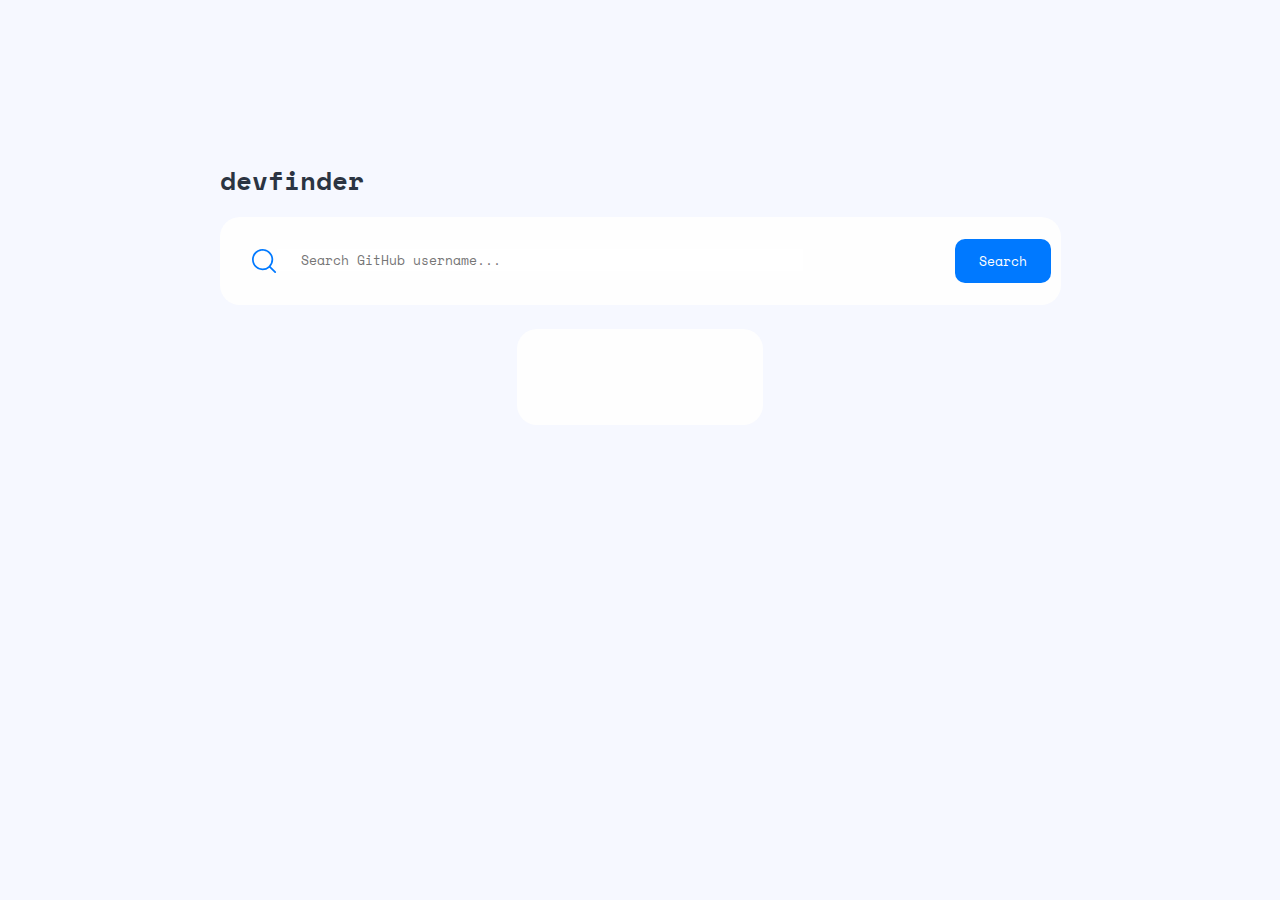
==== starter-code/index.html @ 216d3645 "first commit" ====
<!DOCTYPE html>
<html lang="en">
<head>
  <meta charset="UTF-8">
  <meta name="viewport" content="width=device-width, initial-scale=1.0">

  <link rel="icon" type="image/png" sizes="32x32" href="./assets/favicon-32x32.png">
  
  <title>Frontend Mentor | GitHub user search app</title>
  <link rel="stylesheet" href="css/style.css">
  
</head>
<body>

  <header>
    <div class="cabecalho">
      <div class="title">
        <h1>devfinder</h1>
      </div>
      <div class="mode">

      </div>
    </div>
    <nav>
      <div class="lupa">
        <svg height="24" width="25" xmlns="http://www.w3.org/2000/svg"><path d="M10.609 0c5.85 0 10.608 4.746 10.608 10.58 0 2.609-.952 5-2.527 6.847l5.112 5.087a.87.87 0 01-1.227 1.233l-5.118-5.093a10.58 10.58 0 01-6.848 2.505C4.759 21.16 0 16.413 0 10.58 0 4.747 4.76 0 10.609 0zm0 1.74c-4.891 0-8.87 3.965-8.87 8.84 0 4.874 3.979 8.84 8.87 8.84a8.855 8.855 0 006.213-2.537l.04-.047a.881.881 0 01.058-.053 8.786 8.786 0 002.558-6.203c0-4.875-3.979-8.84-8.87-8.84z" fill="#0079ff"/></svg>
        <form action="">
          <input type="text" placeholder="Search GitHub username..." class="input">
        </form>
      </div>
      <button type="submit" class="btn">Search</button>
    </nav>
  </header>

  <main>
    
  </main>

  <script src="js/main.js"></script>
</body>
</html>
---- starter-code/css/style.css ----
@import url('https://fonts.googleapis.com/css2?family=Space+Mono:wght@400;700&display=swap');

:root {
  --main-typography: 'Space Mono', monospace;
  --medium-blue: #4B6A9B;
  --light-blue: #0079FF;
  --second-blue: #697C9A;
  --dark-blue: #2B3442;
  --transparent-blue: #F6F8FF;
  --white: #FEFEFE
}

body {
  display: flex;
  flex-direction: column;
  justify-content: center;
  align-items: center;
  background-color: var(--transparent-blue);
  margin: 144px 355px 170px 355px;
}

header {
  width: 841px;
}

nav {
  display: flex;
  justify-content: space-between;
  background-color: var(--white);
  padding: 22px 10px 22px 32px;
  border-radius: 20px;
  align-items: center;
}

.lupa {
  display: flex;
}

main {
  display: grid;
  grid-template-columns: 150px auto;
  background-color: var(--white);
  margin-top: 24px;
  padding: 48px;
  border-radius: 20px;
}

.image {
  object-fit: cover;
  width: 117px;
  height: 117px;
  margin-top: 20px;
}

img {
  width: 100%;
  border-radius: 50%;
}

.name-join_field {
  display: flex;
  justify-content: space-between;
  align-items: center;
}

h1, h2, h3, h4, .btn, .input, p, span {
  font-family: var(--main-typography);
}

h1 {
  font-size: 26px;
  line-height: 38px;
  color: var(--dark-blue);
}

h2 {
  font-size: 22px;
  line-height: 33px;
  color: var(--dark-blue);
}

h3 {
  font-size: 16px;
  line-height: 24px;
  color: var(--light-blue);
}

h4 {
  font-size: 13px;
  line-height: 20px;
  color: var(--second-blue);
  font-weight: 15;
}

.name {
  margin-bottom: 0px;
}

.nick {
  margin-top: 0px;
  margin-bottom: 20px;
}

p {
  color: var(--medium-blue);
  width: 595px;
}

span {
  color: var(--medium-blue);
}

.number {
  color: var(--dark-blue);
  font-weight: bold;
}

.infos_field {
  display: flex;
  justify-content: space-evenly;
  background-color: var(--transparent-blue);
  width: 480px;
  padding: 0px 83px 17px 32px;
  border-radius: 20px;
}

.input {
  border: none;
  padding-left: 24px;
  width: 500px;
}

textarea:focus, input:focus, select:focus {
  box-shadow: 0 0 0 0;
  border: 0 none;
  outline: 0;
} 

button {
  border: none;
  background-color: var(--light-blue);
  color: var(--white);
  padding: 12px 24px;
  border-radius: 10px;
}

.local_field {
  width: 500px;
  display: flex;
  justify-content: space-between;
  align-items: center;
  margin-top: 18px;
}

.info {
  margin-top: 19px;
}
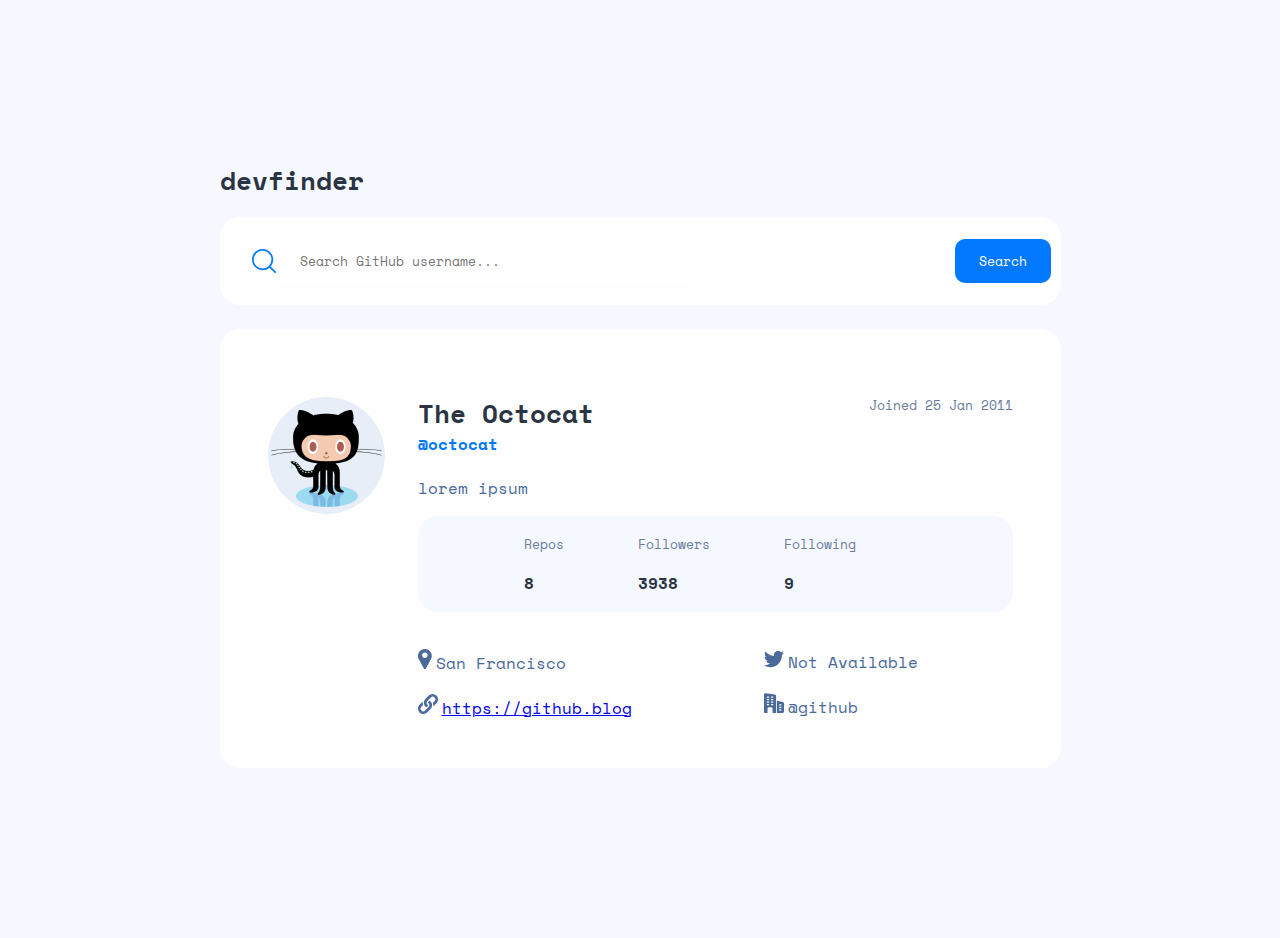
==== commit 424ef754: "validação de usuário existente" ====
--- a/starter-code/index.html
+++ b/starter-code/index.html
@@ -22,19 +22,18 @@
       </div>
     </div>
     <nav>
-      <div class="lupa">
-        <svg height="24" width="25" xmlns="http://www.w3.org/2000/svg"><path d="M10.609 0c5.85 0 10.608 4.746 10.608 10.58 0 2.609-.952 5-2.527 6.847l5.112 5.087a.87.87 0 01-1.227 1.233l-5.118-5.093a10.58 10.58 0 01-6.848 2.505C4.759 21.16 0 16.413 0 10.58 0 4.747 4.76 0 10.609 0zm0 1.74c-4.891 0-8.87 3.965-8.87 8.84 0 4.874 3.979 8.84 8.87 8.84a8.855 8.855 0 006.213-2.537l.04-.047a.881.881 0 01.058-.053 8.786 8.786 0 002.558-6.203c0-4.875-3.979-8.84-8.87-8.84z" fill="#0079ff"/></svg>
-        <form action="">
-          <input type="text" placeholder="Search GitHub username..." class="input">
-        </form>
-      </div>
-      <button type="submit" class="btn">Search</button>
+      <svg height="24" width="25" xmlns="http://www.w3.org/2000/svg"><path d="M10.609 0c5.85 0 10.608 4.746 10.608 10.58 0 2.609-.952 5-2.527 6.847l5.112 5.087a.87.87 0 01-1.227 1.233l-5.118-5.093a10.58 10.58 0 01-6.848 2.505C4.759 21.16 0 16.413 0 10.58 0 4.747 4.76 0 10.609 0zm0 1.74c-4.891 0-8.87 3.965-8.87 8.84 0 4.874 3.979 8.84 8.87 8.84a8.855 8.855 0 006.213-2.537l.04-.047a.881.881 0 01.058-.053 8.786 8.786 0 002.558-6.203c0-4.875-3.979-8.84-8.87-8.84z" fill="#0079ff"/></svg>
+      <form action="">
+        <input type="text" placeholder="Search GitHub username..." class="input" name="name" id="name">
+        <div class="search">
+          <div id="result"></div>
+        <input type="submit" value="Search" class="btn">
+        </div>
+      </form>
     </nav>
   </header>
 
-  <main>
-    
-  </main>
+  <main></main>
 
   <script src="js/main.js"></script>
 </body>
--- a/starter-code/css/style.css
+++ b/starter-code/css/style.css
@@ -7,7 +7,8 @@
   --second-blue: #697C9A;
   --dark-blue: #2B3442;
   --transparent-blue: #F6F8FF;
-  --white: #FEFEFE
+  --white: #FEFEFE;
+  --red: #F74646
 }
 
 body {
@@ -25,15 +26,10 @@
 
 nav {
   display: flex;
-  justify-content: space-between;
   background-color: var(--white);
   padding: 22px 10px 22px 32px;
   border-radius: 20px;
   align-items: center;
-}
-
-.lupa {
-  display: flex;
 }
 
 main {
@@ -46,7 +42,6 @@
 }
 
 .image {
-  object-fit: cover;
   width: 117px;
   height: 117px;
   margin-top: 20px;
@@ -127,7 +122,13 @@
 .input {
   border: none;
   padding-left: 24px;
-  width: 500px;
+  width: 50%;
+}
+
+form {
+  width: 100%;
+  display: flex;
+  justify-content: space-between;
 }
 
 textarea:focus, input:focus, select:focus {
@@ -136,12 +137,26 @@
   outline: 0;
 } 
 
-button {
+.btn {
   border: none;
   background-color: var(--light-blue);
   color: var(--white);
   padding: 12px 24px;
   border-radius: 10px;
+}
+
+.btn:hover {
+  cursor: pointer;
+}
+
+#result {
+  display: inline-block;
+  color: var(--red);
+  font-family: var(--main-typography);
+  text-transform: uppercase;
+  margin-right: 24px;
+  font-weight: bold;
+  font-size: 15px;
 }
 
 .local_field {
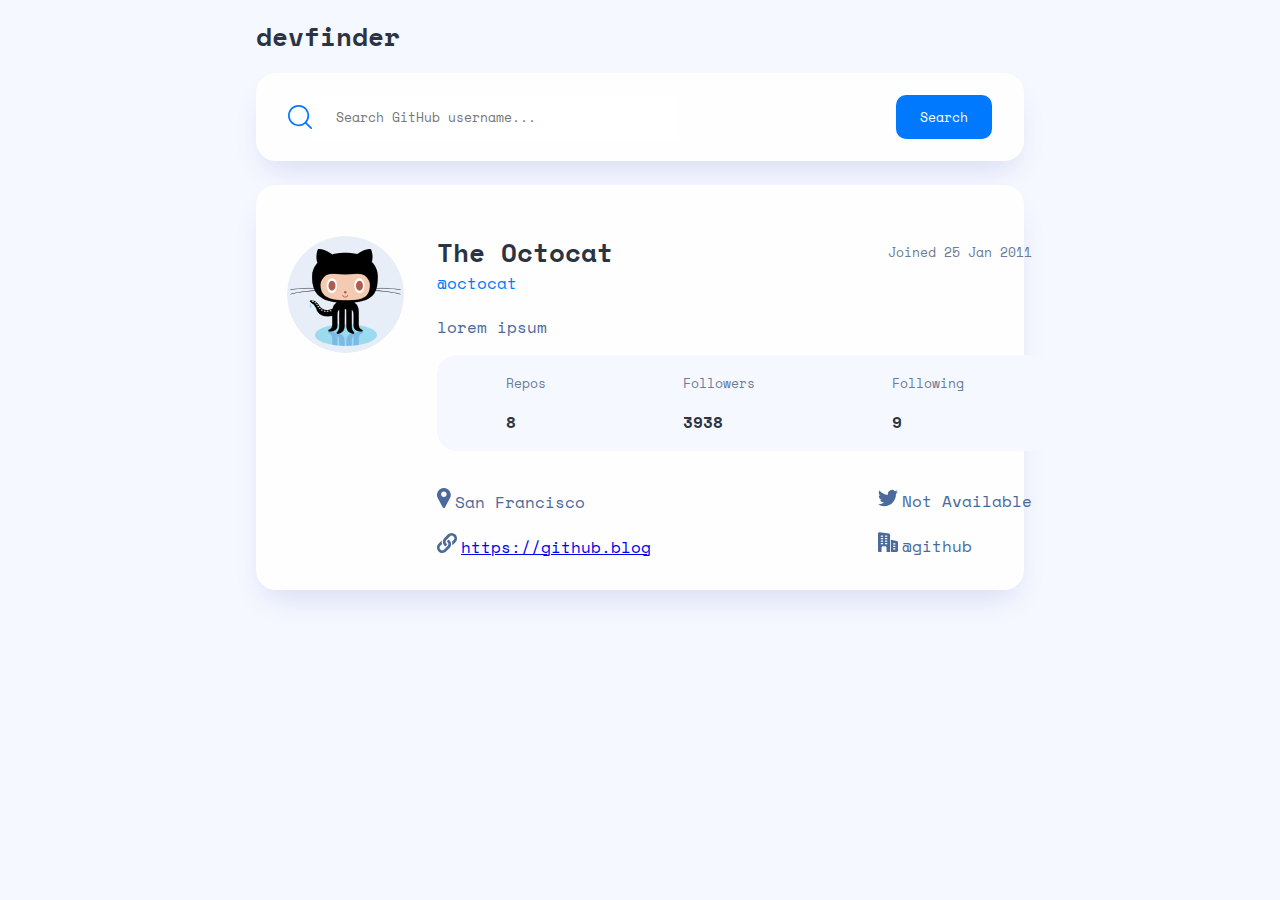
==== commit 2984dd2f: "deixando o html dinamico" ====
--- a/starter-code/index.html
+++ b/starter-code/index.html
@@ -24,7 +24,7 @@
     <nav>
       <svg height="24" width="25" xmlns="http://www.w3.org/2000/svg"><path d="M10.609 0c5.85 0 10.608 4.746 10.608 10.58 0 2.609-.952 5-2.527 6.847l5.112 5.087a.87.87 0 01-1.227 1.233l-5.118-5.093a10.58 10.58 0 01-6.848 2.505C4.759 21.16 0 16.413 0 10.58 0 4.747 4.76 0 10.609 0zm0 1.74c-4.891 0-8.87 3.965-8.87 8.84 0 4.874 3.979 8.84 8.87 8.84a8.855 8.855 0 006.213-2.537l.04-.047a.881.881 0 01.058-.053 8.786 8.786 0 002.558-6.203c0-4.875-3.979-8.84-8.87-8.84z" fill="#0079ff"/></svg>
       <form action="">
-        <input type="text" placeholder="Search GitHub username..." class="input" name="name" id="name">
+        <input type="text" placeholder="Search GitHub username..." class="input" name="name" id="name" autocomplete="off">
         <div class="search">
           <div id="result"></div>
         <input type="submit" value="Search" class="btn">
@@ -33,7 +33,55 @@
     </nav>
   </header>
 
-  <main></main>
+  <main>
+    <div class="image">
+      <img id="image" src="./assets/Oval.png">
+    </div>
+    <div class="general">
+      <div class="name-join_field">
+        <h1 id="user" class="name">The Octocat</h1>
+        <h4 id="join">Joined 25 Jan 2011</h4>
+      </div>
+      <h3 id="nick" class="nick">@octocat</h3>
+      <p id="bio">lorem ipsum</p>
+      <div class="infos_field">
+        <div>
+          <h4>Repos</h4>
+          <span id="repos" class="number">8</span>
+        </div>
+        <div>
+          <h4>Followers</h4>
+          <span id="followers" class="number">3938</span>
+        </div>
+        <div>
+          <h4>Following</h4>
+          <span id="following" class="number">9</span>
+        </div>
+      </div>
+      <div class="local_field">
+        <div class="first-column">
+          <div class="info">
+            <span><svg height="20" width="14" xmlns="http://www.w3.org/2000/svg"><path d="M12.797 3.425C11.584 1.33 9.427.05 7.03.002a7.483 7.483 0 00-.308 0C4.325.05 2.17 1.33.955 3.425a6.963 6.963 0 00-.09 6.88l4.959 9.077.007.012c.218.38.609.606 1.045.606.437 0 .828-.226 1.046-.606l.007-.012 4.96-9.077a6.963 6.963 0 00-.092-6.88zm-5.92 5.638c-1.552 0-2.813-1.262-2.813-2.813s1.261-2.812 2.812-2.812S9.69 4.699 9.69 6.25 8.427 9.063 6.876 9.063z" fill="#4b6a9b"/></svg></span>
+            <span id="city">San Francisco</span>
+          </div>
+          <div class="info">
+            <span><svg height="20" width="20" xmlns="http://www.w3.org/2000/svg"><g fill="#4b6a9b"><path d="M7.404 5.012c-2.355 2.437-1.841 6.482.857 8.273.089.06.207.048.283-.027.568-.555 1.049-1.093 1.47-1.776a.213.213 0 00-.084-.3A2.743 2.743 0 018.878 10.1a2.64 2.64 0 01-.223-1.803c.168-.815 1.043-1.573 1.711-2.274l-.004-.002 2.504-2.555a2.568 2.568 0 013.648-.019 2.6 2.6 0 01.037 3.666l-1.517 1.56a.266.266 0 00-.06.273c.35 1.012.435 2.44.201 3.519-.006.03.031.05.053.028l3.228-3.295c2.062-2.105 2.044-5.531-.04-7.615a5.416 5.416 0 00-7.691.04L7.417 4.998l-.013.014z"/><path d="M13.439 13.75a.401.401 0 00.006-.003c.659-1.204.788-2.586.48-3.933l-.002.002-.001-.001a5.434 5.434 0 00-2.19-3.124.3.3 0 00-.333.015c-.553.448-1.095 1.021-1.452 1.754a.243.243 0 00.096.317c.415.24.79.593 1.04 1.061h.001c.196.33.388.958.263 1.632-.116.894-1.019 1.714-1.736 2.453-.546.559-1.935 1.974-2.49 2.542a2.6 2.6 0 01-3.666.037 2.6 2.6 0 01-.038-3.666l1.521-1.564A.266.266 0 005 11.004c-.338-1.036-.43-2.432-.217-3.51.006-.03-.031-.049-.053-.027l-3.179 3.245c-2.083 2.126-2.066 5.588.04 7.693 2.125 2.083 5.57 2.048 7.653-.078.723-.81 3.821-3.678 4.195-4.577z"/></g></svg></span>
+            <span><a id="site" href="https://github.blog">https://github.blog</a></span>
+          </div>
+        </div>
+        <div class="second-column">
+          <div class="info">
+            <span><svg height="18" width="20" xmlns="http://www.w3.org/2000/svg"><path d="M20 2.799a8.549 8.549 0 01-2.363.647 4.077 4.077 0 001.804-2.266 8.194 8.194 0 01-2.6.993A4.099 4.099 0 009.75 4.977c0 .324.027.637.095.934-3.409-.166-6.425-1.8-8.452-4.288a4.128 4.128 0 00-.56 2.072c0 1.42.73 2.679 1.82 3.408A4.05 4.05 0 01.8 6.598v.045a4.119 4.119 0 003.285 4.028 4.092 4.092 0 01-1.075.135c-.263 0-.528-.015-.776-.07.531 1.624 2.038 2.818 3.831 2.857A8.239 8.239 0 01.981 15.34 7.68 7.68 0 010 15.285a11.543 11.543 0 006.29 1.84c7.545 0 11.67-6.25 11.67-11.667 0-.182-.006-.357-.015-.53A8.18 8.18 0 0020 2.798z" fill="#4b6a9b"/></svg></span>
+            <span id="twitter">Not Available</span>
+          </div>
+          <div class="info">
+            <span><svg height="20" width="20" xmlns="http://www.w3.org/2000/svg"><g fill="#4b6a9b"><path d="M10.858 1.558L1.7.167A1.477 1.477 0 00.517.492 1.49 1.49 0 000 1.608v17.559c0 .458.375.833.833.833h2.709v-4.375c0-.808.65-1.458 1.458-1.458h2.083c.809 0 1.459.65 1.459 1.458V20h3.541V3a1.46 1.46 0 00-1.225-1.442zM4.583 12.292h-1.25a.625.625 0 010-1.25h1.25a.625.625 0 010 1.25zm0-2.5h-1.25a.625.625 0 010-1.25h1.25a.625.625 0 010 1.25zm0-2.5h-1.25a.625.625 0 010-1.25h1.25a.625.625 0 010 1.25zm0-2.5h-1.25a.625.625 0 010-1.25h1.25a.625.625 0 010 1.25zm4.167 7.5H7.5a.625.625 0 010-1.25h1.25a.625.625 0 010 1.25zm0-2.5H7.5a.625.625 0 010-1.25h1.25a.625.625 0 010 1.25zm0-2.5H7.5a.625.625 0 010-1.25h1.25a.625.625 0 010 1.25zm0-2.5H7.5a.625.625 0 010-1.25h1.25a.625.625 0 010 1.25zM18.85 9.035l-5.933-1.242V20h5.625A1.46 1.46 0 0020 18.542V10.46c0-.688-.47-1.274-1.15-1.425zM16.875 17.5h-1.25a.625.625 0 010-1.25h1.25a.625.625 0 010 1.25zm0-2.5h-1.25a.625.625 0 010-1.25h1.25a.625.625 0 010 1.25zm0-2.5h-1.25a.625.625 0 010-1.25h1.25a.625.625 0 010 1.25z"/></g></svg></span>
+            <span id="company">@github</span>
+          </div>
+        </div>
+      </div>
+    </div>
+  </main>
 
   <script src="js/main.js"></script>
 </body>
--- a/starter-code/css/style.css
+++ b/starter-code/css/style.css
@@ -17,19 +17,20 @@
   justify-content: center;
   align-items: center;
   background-color: var(--transparent-blue);
-  margin: 144px 355px 170px 355px;
+  margin: 0 auto;
 }
 
 header {
-  width: 841px;
+  width: 60%;
 }
 
 nav {
   display: flex;
   background-color: var(--white);
-  padding: 22px 10px 22px 32px;
+  padding: 22px 32px 22px 32px;
   border-radius: 20px;
   align-items: center;
+  box-shadow: 0 16px 30px -10px rgba(70, 96, 187, 0.2);
 }
 
 main {
@@ -37,8 +38,10 @@
   grid-template-columns: 150px auto;
   background-color: var(--white);
   margin-top: 24px;
-  padding: 48px;
+  width: calc(60% - 62px);
+  padding: 31px;
   border-radius: 20px;
+  box-shadow: 0 16px 30px -10px rgba(70, 96, 187, 0.2);
 }
 
 .image {
@@ -56,6 +59,14 @@
   display: flex;
   justify-content: space-between;
   align-items: center;
+}
+
+.opacity {
+  opacity: 0.75;
+}
+
+#join {
+  margin-bottom: 0px;
 }
 
 h1, h2, h3, h4, .btn, .input, p, span {
@@ -94,6 +105,7 @@
 .nick {
   margin-top: 0px;
   margin-bottom: 20px;
+  font-weight: 400;
 }
 
 p {
@@ -112,11 +124,11 @@
 
 .infos_field {
   display: flex;
-  justify-content: space-evenly;
+  justify-content: space-around;
   background-color: var(--transparent-blue);
-  width: 480px;
-  padding: 0px 83px 17px 32px;
-  border-radius: 20px;
+  width: 100%;
+  padding: 0px 20px 17px 0px;
+  border-radius: 20px
 }
 
 .input {
@@ -153,14 +165,12 @@
   display: inline-block;
   color: var(--red);
   font-family: var(--main-typography);
-  text-transform: uppercase;
   margin-right: 24px;
-  font-weight: bold;
   font-size: 15px;
 }
 
 .local_field {
-  width: 500px;
+  width: auto;
   display: flex;
   justify-content: space-between;
   align-items: center;
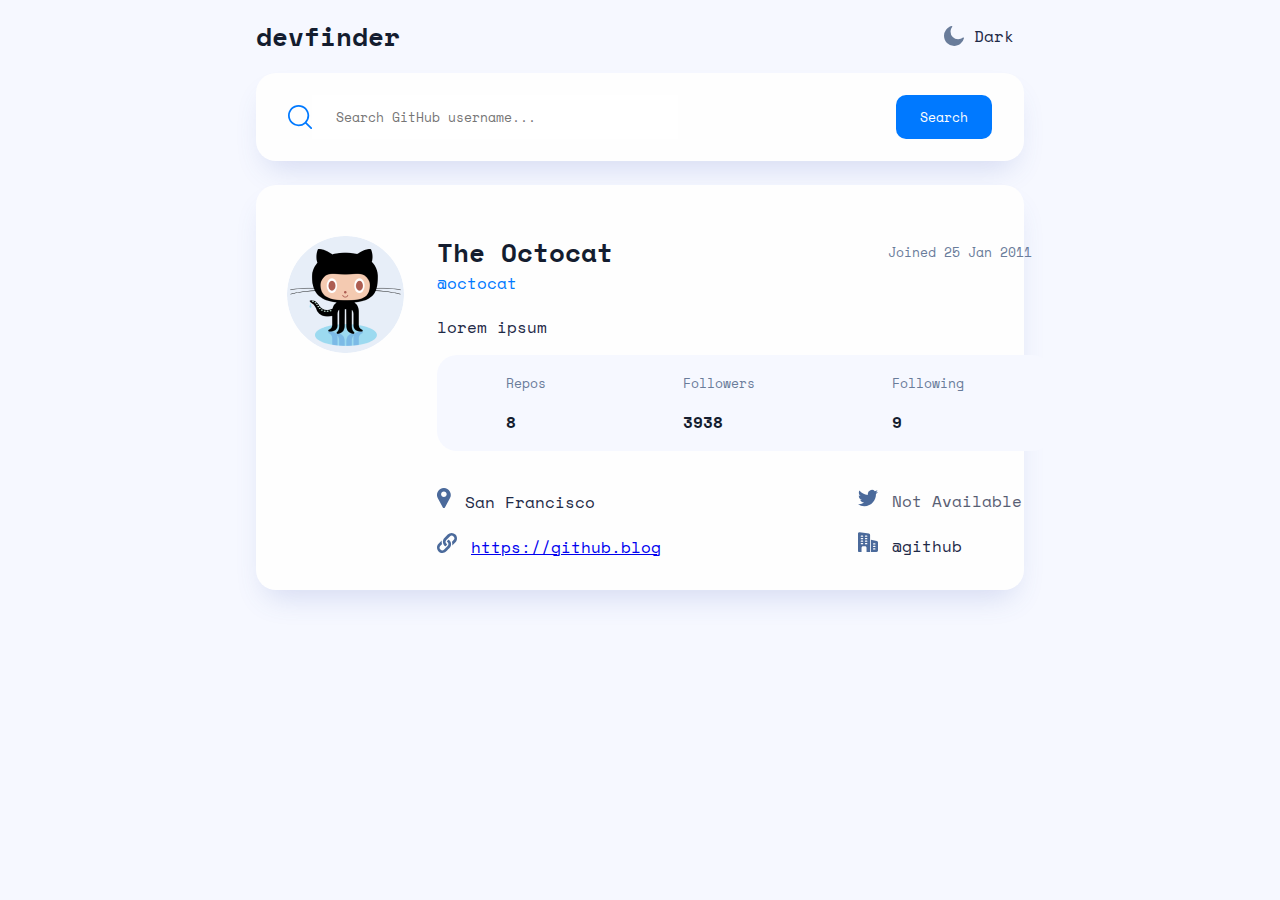
==== commit 909c91e1: "dark theme added" ====
--- a/starter-code/index.html
+++ b/starter-code/index.html
@@ -8,6 +8,7 @@
   
   <title>Frontend Mentor | GitHub user search app</title>
   <link rel="stylesheet" href="css/style.css">
+  <link rel="stylesheet" href="css/dark-theme.css">
   
 </head>
 <body>
@@ -15,10 +16,11 @@
   <header>
     <div class="cabecalho">
       <div class="title">
-        <h1>devfinder</h1>
+        <h1 class="letter-icon">devfinder</h1>
       </div>
-      <div class="mode">
-
+      <div id="mode">
+        <svg width="20" height="20" xmlns="http://www.w3.org/2000/svg"><path d="M19.513 11.397a.701.701 0 00-.588.128 7.496 7.496 0 01-2.276 1.336 7.101 7.101 0 01-2.583.462 7.505 7.505 0 01-5.32-2.209 7.568 7.568 0 01-2.199-5.342c0-.873.154-1.72.41-2.49a6.904 6.904 0 011.227-2.21.657.657 0 00-.102-.924.701.701 0 00-.589-.128C5.32.61 3.427 1.92 2.072 3.666A10.158 10.158 0 000 9.83c0 2.8 1.125 5.342 2.967 7.19a10.025 10.025 0 007.16 2.98c2.353 0 4.527-.822 6.266-2.183a10.13 10.13 0 003.58-5.624.623.623 0 00-.46-.796z" fill="#697C9A" fill-rule="nonzero"/></svg>
+        <span class="theme letter-icon" id='theme'>Dark</span>
       </div>
     </div>
     <nav>
@@ -39,44 +41,44 @@
     </div>
     <div class="general">
       <div class="name-join_field">
-        <h1 id="user" class="name">The Octocat</h1>
-        <h4 id="join">Joined 25 Jan 2011</h4>
+        <h1 id="user" class="name letter-icon">The Octocat</h1>
+        <h4 id="join" class="letter-icon">Joined 25 Jan 2011</h4>
       </div>
       <h3 id="nick" class="nick">@octocat</h3>
-      <p id="bio">lorem ipsum</p>
+      <p id="bio" class="letter-icon">lorem ipsum</p>
       <div class="infos_field">
         <div>
-          <h4>Repos</h4>
-          <span id="repos" class="number">8</span>
+          <h4 class="letter-icon">Repos</h4>
+          <span id="repos" class="number letter-icon">8</span>
         </div>
         <div>
-          <h4>Followers</h4>
-          <span id="followers" class="number">3938</span>
+          <h4 class="letter-icon">Followers</h4>
+          <span id="followers" class="number letter-icon">3938</span>
         </div>
         <div>
-          <h4>Following</h4>
-          <span id="following" class="number">9</span>
+          <h4 class="letter-icon">Following</h4>
+          <span id="following" class="number letter-icon">9</span>
         </div>
       </div>
       <div class="local_field">
         <div class="first-column">
           <div class="info">
             <span><svg height="20" width="14" xmlns="http://www.w3.org/2000/svg"><path d="M12.797 3.425C11.584 1.33 9.427.05 7.03.002a7.483 7.483 0 00-.308 0C4.325.05 2.17 1.33.955 3.425a6.963 6.963 0 00-.09 6.88l4.959 9.077.007.012c.218.38.609.606 1.045.606.437 0 .828-.226 1.046-.606l.007-.012 4.96-9.077a6.963 6.963 0 00-.092-6.88zm-5.92 5.638c-1.552 0-2.813-1.262-2.813-2.813s1.261-2.812 2.812-2.812S9.69 4.699 9.69 6.25 8.427 9.063 6.876 9.063z" fill="#4b6a9b"/></svg></span>
-            <span id="city">San Francisco</span>
+            <span id="city" class="letter-icon">San Francisco</span>
           </div>
           <div class="info">
             <span><svg height="20" width="20" xmlns="http://www.w3.org/2000/svg"><g fill="#4b6a9b"><path d="M7.404 5.012c-2.355 2.437-1.841 6.482.857 8.273.089.06.207.048.283-.027.568-.555 1.049-1.093 1.47-1.776a.213.213 0 00-.084-.3A2.743 2.743 0 018.878 10.1a2.64 2.64 0 01-.223-1.803c.168-.815 1.043-1.573 1.711-2.274l-.004-.002 2.504-2.555a2.568 2.568 0 013.648-.019 2.6 2.6 0 01.037 3.666l-1.517 1.56a.266.266 0 00-.06.273c.35 1.012.435 2.44.201 3.519-.006.03.031.05.053.028l3.228-3.295c2.062-2.105 2.044-5.531-.04-7.615a5.416 5.416 0 00-7.691.04L7.417 4.998l-.013.014z"/><path d="M13.439 13.75a.401.401 0 00.006-.003c.659-1.204.788-2.586.48-3.933l-.002.002-.001-.001a5.434 5.434 0 00-2.19-3.124.3.3 0 00-.333.015c-.553.448-1.095 1.021-1.452 1.754a.243.243 0 00.096.317c.415.24.79.593 1.04 1.061h.001c.196.33.388.958.263 1.632-.116.894-1.019 1.714-1.736 2.453-.546.559-1.935 1.974-2.49 2.542a2.6 2.6 0 01-3.666.037 2.6 2.6 0 01-.038-3.666l1.521-1.564A.266.266 0 005 11.004c-.338-1.036-.43-2.432-.217-3.51.006-.03-.031-.049-.053-.027l-3.179 3.245c-2.083 2.126-2.066 5.588.04 7.693 2.125 2.083 5.57 2.048 7.653-.078.723-.81 3.821-3.678 4.195-4.577z"/></g></svg></span>
-            <span><a id="site" href="https://github.blog">https://github.blog</a></span>
+            <span><a id="site" href="https://github.blog" class="letter-icon">https://github.blog</a></span>
           </div>
         </div>
         <div class="second-column">
           <div class="info">
             <span><svg height="18" width="20" xmlns="http://www.w3.org/2000/svg"><path d="M20 2.799a8.549 8.549 0 01-2.363.647 4.077 4.077 0 001.804-2.266 8.194 8.194 0 01-2.6.993A4.099 4.099 0 009.75 4.977c0 .324.027.637.095.934-3.409-.166-6.425-1.8-8.452-4.288a4.128 4.128 0 00-.56 2.072c0 1.42.73 2.679 1.82 3.408A4.05 4.05 0 01.8 6.598v.045a4.119 4.119 0 003.285 4.028 4.092 4.092 0 01-1.075.135c-.263 0-.528-.015-.776-.07.531 1.624 2.038 2.818 3.831 2.857A8.239 8.239 0 01.981 15.34 7.68 7.68 0 010 15.285a11.543 11.543 0 006.29 1.84c7.545 0 11.67-6.25 11.67-11.667 0-.182-.006-.357-.015-.53A8.18 8.18 0 0020 2.798z" fill="#4b6a9b"/></svg></span>
-            <span id="twitter">Not Available</span>
+            <span id="twitter" class="opacity letter-icon">Not Available</span>
           </div>
           <div class="info">
             <span><svg height="20" width="20" xmlns="http://www.w3.org/2000/svg"><g fill="#4b6a9b"><path d="M10.858 1.558L1.7.167A1.477 1.477 0 00.517.492 1.49 1.49 0 000 1.608v17.559c0 .458.375.833.833.833h2.709v-4.375c0-.808.65-1.458 1.458-1.458h2.083c.809 0 1.459.65 1.459 1.458V20h3.541V3a1.46 1.46 0 00-1.225-1.442zM4.583 12.292h-1.25a.625.625 0 010-1.25h1.25a.625.625 0 010 1.25zm0-2.5h-1.25a.625.625 0 010-1.25h1.25a.625.625 0 010 1.25zm0-2.5h-1.25a.625.625 0 010-1.25h1.25a.625.625 0 010 1.25zm0-2.5h-1.25a.625.625 0 010-1.25h1.25a.625.625 0 010 1.25zm4.167 7.5H7.5a.625.625 0 010-1.25h1.25a.625.625 0 010 1.25zm0-2.5H7.5a.625.625 0 010-1.25h1.25a.625.625 0 010 1.25zm0-2.5H7.5a.625.625 0 010-1.25h1.25a.625.625 0 010 1.25zm0-2.5H7.5a.625.625 0 010-1.25h1.25a.625.625 0 010 1.25zM18.85 9.035l-5.933-1.242V20h5.625A1.46 1.46 0 0020 18.542V10.46c0-.688-.47-1.274-1.15-1.425zM16.875 17.5h-1.25a.625.625 0 010-1.25h1.25a.625.625 0 010 1.25zm0-2.5h-1.25a.625.625 0 010-1.25h1.25a.625.625 0 010 1.25zm0-2.5h-1.25a.625.625 0 010-1.25h1.25a.625.625 0 010 1.25z"/></g></svg></span>
-            <span id="company">@github</span>
+            <span id="company" class="letter-icon">@github</span>
           </div>
         </div>
       </div>
--- a/starter-code/css/style.css
+++ b/starter-code/css/style.css
@@ -24,6 +24,23 @@
   width: 60%;
 }
 
+.cabecalho {
+  display: flex;
+  justify-content: space-between;
+  align-items: center;
+}
+
+.theme {
+  cursor: pointer;
+  margin-left: 10px;
+}
+
+#mode {
+  display: flex;
+  justify-content: center;
+  align-items: center;
+}
+
 nav {
   display: flex;
   background-color: var(--white);
@@ -181,4 +198,8 @@
   margin-top: 19px;
 }
 
-
+span {
+  margin-right: 10px;
+}
+
+
--- a/starter-code/css/dark-theme.css
+++ b/starter-code/css/dark-theme.css
@@ -0,0 +1,25 @@
+:root {
+  --dark-blue: #141D2F;
+  --medium-blue: #1E2A47;
+  --light-blue: #0079FF
+}
+
+.ligth-theme-login {
+  color: var(--light-blue);
+}
+
+.dark-theme-body {
+  background-color: var(--dark-blue);
+}
+
+.dark-theme-main-nav {
+  background-color: var(--medium-blue);
+}
+
+.dark-theme-icons-letter {
+  color: #FFFFFF;
+}
+
+.letter-icon::placeholder {
+  color: var(--medium-blue);
+}